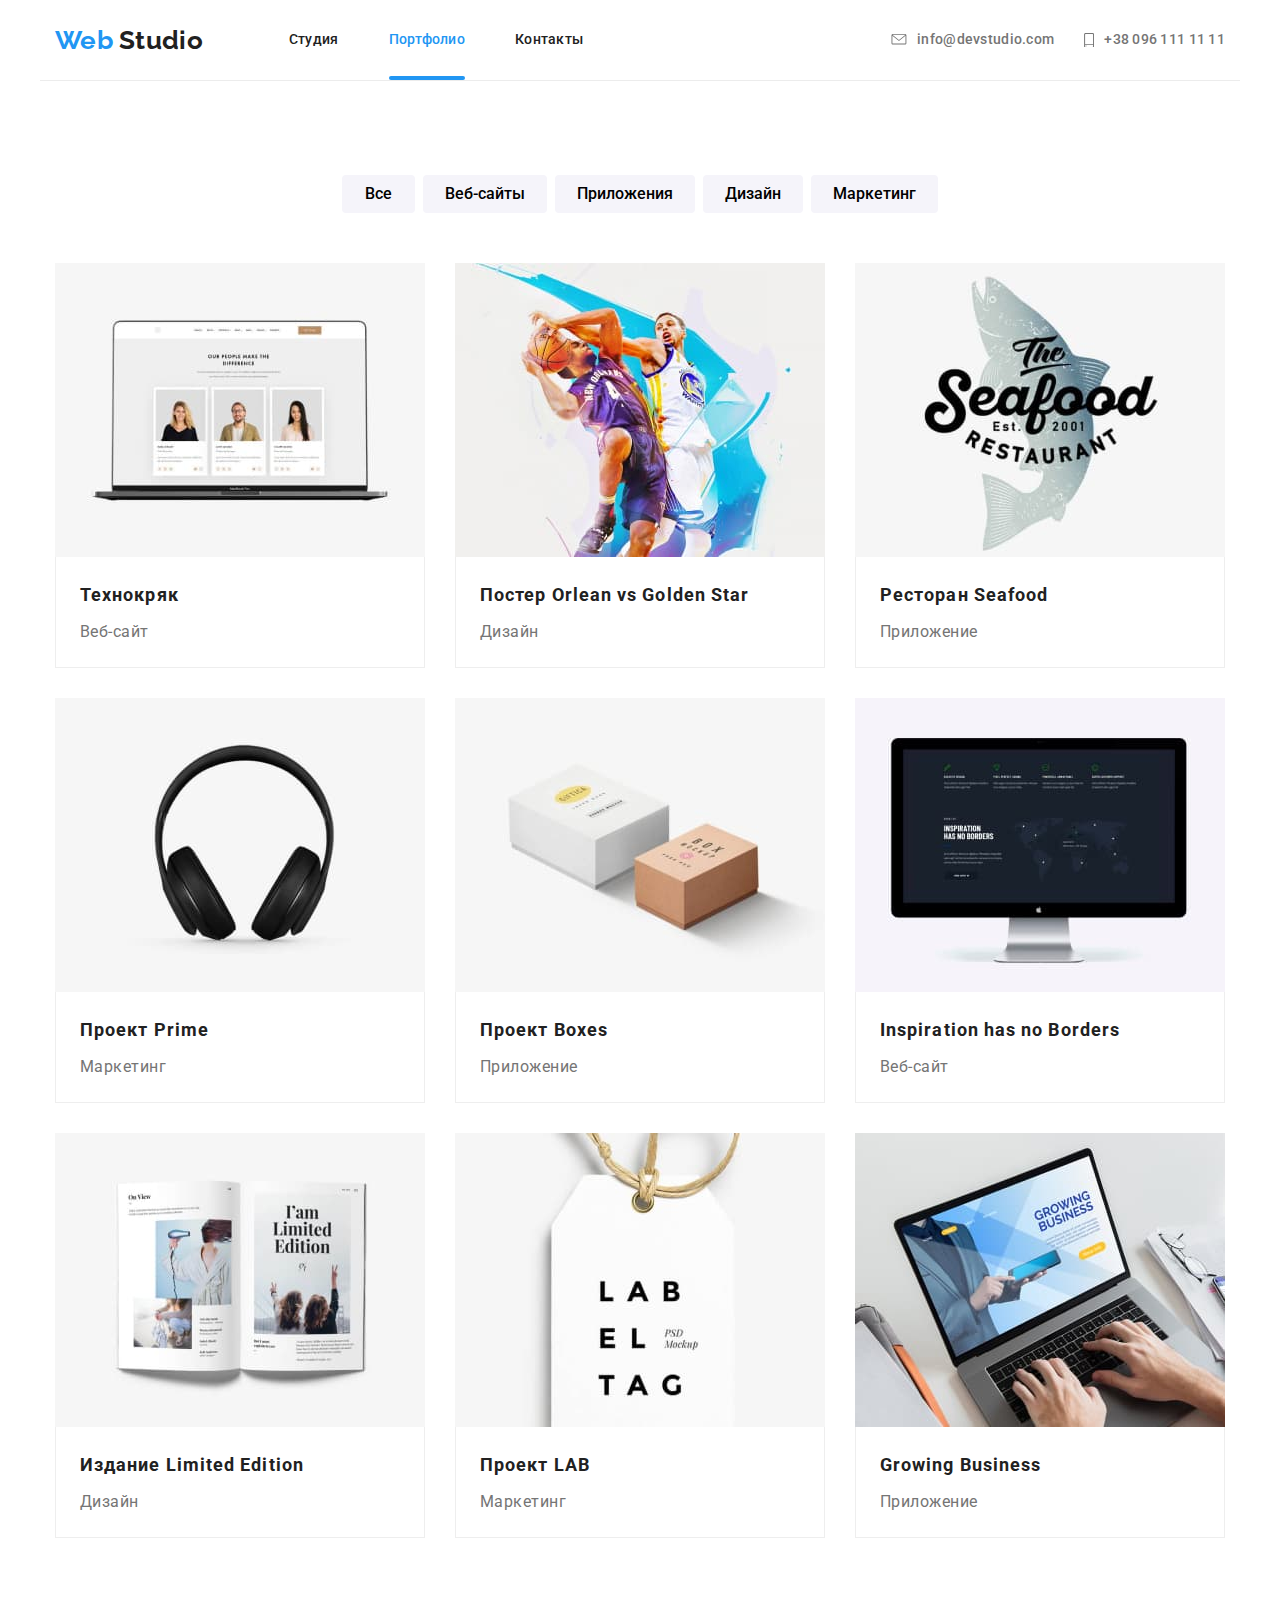
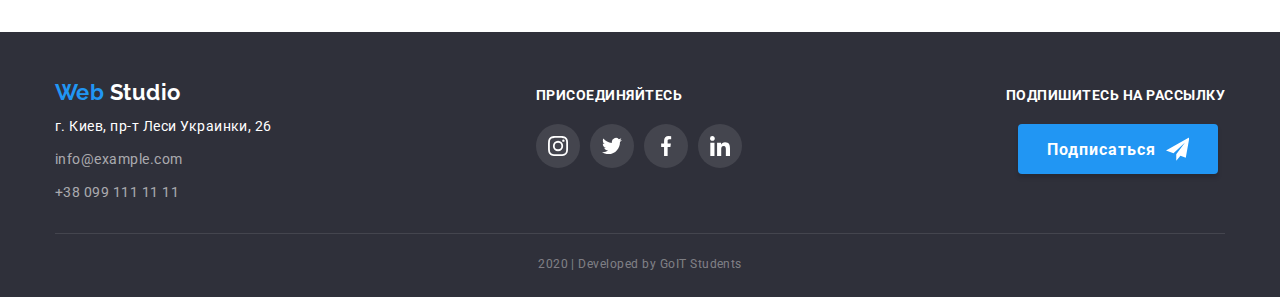
==== portfolio.html @ aa1b2e93 "добавляет модальное окно" ====
<!DOCTYPE html>
<html lang="ru">
  <head>
    <meta charset="UTF-8" />
    <meta name="viewport" content="width=device-width, initial-scale=1.0" />
    <title>Portfolio</title>
    <link href="https://fonts.googleapis.com/css2?family=Raleway:wght@700&family=Roboto:wght@400;500;700;900&display=swap"
      rel="stylesheet" />
      <link rel="stylesheet" href="https://cdnjs.cloudflare.com/ajax/libs/modern-normalize/0.6.0/modern-normalize.min.css" />
    <link rel="stylesheet" href="./css/common.css" />
    <link rel="stylesheet" href="./css/portfolio.css" />
          </head>

  <body>
    
    <!--Шапка сайта-->
    <header class="page-header">
      <div class="container page-header__container page-header__container--border">
        <nav class="page-header__nav">
          <a href="./index.html" class="logo link"><span lang="en">Web<span lang="en"  class="page-logo"> Studio</span></a>
    
          <ul class="site-nav list">
            <li class="site-nav__item">
              <a href="./index.html" class="link site-nav__link">Студия</a>
            </li>
            <li class="site-nav__item">
              <a href="./portfolio.html" class="link site-nav__link site-nav__link--current">Портфолио</a>
            </li>
            <li class="site-nav__item">
              <a href="./contacts.html" class="link site-nav__link">Контакты</a>
            </li>
          </ul>
        </nav>

        <ul class="list contact-info__list">
          <li class="contact-info__item">
            <a href="mailto:info@devstudio.com" aria-label="Электронная почта"
            class="link contact-info__link">
              <svg class="contact-info__link--icon-mail" width="16" height="11.2">
                <use href="./images/sprite.svg#icon-mail"></use>
              </svg>
            info@devstudio.com</a>
          </li>
          <li class="item">
            <a href="tel:+380961111111" aria-label="Телефон"
            class="link contact-info__link">
              <svg class="contact-info__link--icon-phone" width="10" height="15">
                <use href="./images/sprite.svg#icon-phone"></use>
              </svg>   
            +38 096 111 11 11</a>
          </li>
        </ul>

      </div>
    </header>


    <!-- Белый фон -->
    <main class="page-content">
      <!-- Фильтр -->
      <section>
        <div class="container">
        <h1 class="visually-hidden">Группы проектов</h1>
        <ul class="filter__list list">
          <li class="filter__item item"><button type="button" class="filter__button">Все</button></li>
          <li class="filter__item item"><button type="button" class="filter__button">Веб-сайты</button></li>
          <li class="filter__item item"><button type="button" class="filter__button">Приложения</button></li>
          <li class="filter__item item"><button type="button" class="filter__button">Дизайн</button></li>
          <li class="filter__item item"><button type="button" class="filter__button">Маркетинг</button></li>
        </ul>
     

      <!-- Все проекты -->
        <ul class="project__list list">
          
          <li class="project__item item">
            <a href="#" class="project__link link">
            <div class="project__thumb">
              <img src="./images/project_1.jpg" width="370" height="294" alt="Проект 1">
              <div class="project__overlay">
                <p class="project__text">Технокряк это современная площадка распространения коронавируса. Компании используют эту платформу для цифрового
                  шпионажа и атак на защищённые сервера конкурентов.</p>
              </div>  
            </div>
            <div class="project__content">              
              <h2 class="project__title">Технокряк</h2>
              <p class="project__filter">Веб-сайт</p>
            </div>
            </a>
          </li>


          <li class="project__item item">
            <a href="#" class="project__link link">
            <div class="project__thumb">
              <img src="./images/project_2.jpg" width="370" height="294" alt="Проект 2">
              <div class="project__overlay">
                <p class="project__text">Технокряк это современная площадка распространения коронавируса. Компании используют эту платформу для цифрового
                  шпионажа и атак на защищённые сервера конкурентов.</p>
              </div>
            </div>
            <div class="project__content">              
            <h2 class="project__title">Постер <span lang="en">Orlean vs Golden Star</span></h2>
            <p class="project__filter">Дизайн</p>
            </div>
          </a>
          </li>

          
          <li class="project__item item">
            <a href="#" class="project__link link">
            <div class="project__thumb">
              <img src="./images/project_3.jpg" width="370" height="294" alt="Проект 3">
              <div class="project__overlay">
                <p class="project__text">Технокряк это современная площадка распространения коронавируса. Компании используют эту платформу для цифрового
                  шпионажа и атак на защищённые сервера конкурентов.</p>
              </div>
            </div>
            <div class="project__content">
                        <h2 class="project__title">Ресторан <span lang="en">Seafood</span></h2>
            <p class="project__filter">Приложение</p>
            </div>
            </a>
          </li>


          <li class="project__item item">
            <a href="#" class="project__link link">
            <div class="project__thumb">
              <img src="./images/project_4.jpg" width="370" height="294" alt="Проект 4">
              <div class="project__overlay">
                <p class="project__text">Технокряк это современная площадка распространения коронавируса. Компании используют эту платформу для цифрового
                  шпионажа и атак на защищённые сервера конкурентов.</p>
              </div>
            </div>
            <div class="project__content">            
            <h2 class="project__title">Проект <span lang="en">Prime</span></h2>
            <p class="project__filter">Маркетинг</p>
            </div>
            </a>
          </li>

          <li class="project__item item">
            <a href="#" class="project__link link">
            <div class="project__thumb">
              <img src="./images/project_5.jpg" width="370" height="294" alt="Проект 5">
              <div class="project__overlay">
                <p class="project__text">Технокряк это современная площадка распространения коронавируса. Компании используют эту платформу для цифрового
                  шпионажа и атак на защищённые сервера конкурентов.</p>
              </div>
            </div>
            <div class="project__content">            
            <h2 class="project__title">Проект <span lang="en">Boxes</span></h2>
            <p class="project__filter">Приложение</p>
            </div>
            </a>
          </li>

          <li class="project__item item">
            <a href="#" class="project__link link">
            <div class="project__thumb">
              <img src="./images/design_solutions&project_6.jpg" width="370" height="294" alt="Проект 6">
              <div class="project__overlay">
                <p class="project__text">Технокряк это современная площадка распространения коронавируса. Компании используют эту платформу для цифрового
                  шпионажа и атак на защищённые сервера конкурентов.</p>
              </div>
            </div>
            <div class="project__content">
            <h2 class="project__title"><span lang="en">Inspiration has no Borders</span></h2>
            <p class="project__filter">Веб-сайт</p>
            </div>
            </a>
          </li>

          <li class="project__item item">
            <a href="#" class="project__link link">
            <div class="project__thumb">
              <img src="./images/project_7.jpg" width="370" height="294" alt="Проект 7">
              <div class="project__overlay">
                <p class="project__text">Технокряк это современная площадка распространения коронавируса. Компании используют эту платформу для цифрового
                  шпионажа и атак на защищённые сервера конкурентов.</p>
              </div>
            </div>
            <div class="project__content">
            <h2 class="project__title">Издание <span lang="en">Limited Edition</span></h2>
            <p class="project__filter">Дизайн</p>
            </div>
            </a>
          </li>

          <li class="project__item item">
            <a href="#" class="project__link link">
            <div class="project__thumb">
              <img src="./images/project_8.jpg" width="370" height="294" alt="Проект 8">
              <div class="project__overlay">
                <p class="project__text">Технокряк это современная площадка распространения коронавируса. Компании используют эту платформу для цифрового
                  шпионажа и атак на защищённые сервера конкурентов.</p>
              </div>
            </div>
            <div class="project__content">            
            <h2 class="project__title">Проект <span lang="en">LAB</span></h2>
            <p class="project__filter">Маркетинг</p>
            </div>
            </a>
          </li>

          <li class="project__item item">
            <a href="#" class="project__link link">
            <div class="project__thumb">
              <img src="./images/desktop_apps&project_9.jpg" width="370" height="294" alt="Проект 9">
              <div class="project__overlay">
                <p class="project__text">Технокряк это современная площадка распространения коронавируса. Компании используют эту платформу для цифрового
                  шпионажа и атак на защищённые сервера конкурентов.</p>
              </div>
            </div>
            <div class="project__content">            
            <h2 class="project__title"><span lang="en">Growing Business</span></h2>
            <p class="project__filter">Приложение</p>
            </div>
            </a>
          </li>

        </ul>
        </div>
      </section>
    </main>


    <!--Футер-->
    <footer class="page-footer">
      <div class="container page-footer__container">
        <div class="page-footer__address">
          <address class="address">
            <a href="./index.html" class="logo page-footer__logo link"
              ><span lang="en">Web</span
              ><span lang="en" class="page-logo--reverse"> Studio</span></a
            >
            <p class="address__text">г. Киев, пр-т Леси Украинки, 26</p>
            <a href="mailto:info@example.com" class="page-footer-contacts link"
              >info@example.com</a
            >
            <a href="tel:+380991111111" class="page-footer-contacts link"
              >+38 099 111 11 11</a
            >
          </address>
        </div>

        <div class="page-footer__appeal">
          <b class="appeal">присоединяйтесь</b>
          
          <ul class="socials__list list">
            <li class="socials__item item">
              <a
                href="https://www.instagram.com/"
                aria-label="Ссылка на Instagram"
                class="link socials__link">
                 <svg class="socials__link--icon" width="20" height="20">
                   <use href="./images/sprite.svg#icon-instagram"></use>
                 </svg>
              </a>
            </li>
            <li class="socials__item item">
              <a
                href="https://twitter.com/"
                aria-label="Ссылка на Twitter"
                class="link socials__link">
                <svg class="socials__link--icon" width="20" height="16.25">
                   <use href="./images/sprite.svg#icon-twitter"></use>
                </svg>
              </a>
            </li>
            <li class="socials__item item">
              <a
                href="https://www.facebook.com"
                aria-label="Ссылка на Facebook"
                class="link socials__link">
                 <svg class="socials__link--icon" width="10" height="20">
                   <use href="./images/sprite.svg#icon-facebook"></use>
                 </svg>
              </a>
            </li>
            <li class="socials__item item">
              <a
                href="https://www.linkedin.com/"
                aria-label="Ссылка на LinkedIn"
                class="link socials__link">
                 <svg class="socials__link--icon" width="20" height="20">
                   <use href="./images/sprite.svg#icon-linkedin"></use>
                 </svg> 
              </a>
            </li>
          </ul>
        </div>

        <div class="page-footer__appeal">
          <b class="appeal">подпишитесь на рассылку</b>
          <a href="#" class="page-footer__button">Подписаться
            <svg class="page-footer__button--icon" width="24" height="24">
              <use href="../images/sprite.svg#icon-send"></use>
            </svg>
          </a>
        </div>
        <p lang="en" class="copy container">
          2020 | Developed by GoIT Students
        </p>
      </div>
    </footer>
  </body>
      
      </html>
    </main>
  </body>
</html>
---- css/common.css ----
:root {
  --logo-color: #2196f3;
  --title-text-color: #ffffff;
  --accent-color: #2196f3;
  --socials-color: #afb1b8;

  --primary-text-color: #212121;
  --secondary-text-color: #757575;
  --tertiary-text-color: #ffffff;

  --primary-bg-color: #ffffff;
  --secondary-bg-color: #f5f4fa;
  --tertiary-bg-color: #2f303a;
}

html {
  box-sizing: border-box;
}
*,
*::before,
*::after {
  box-sizing: inherit;
}

body {
  margin: 0;

  /* padding-top: 80px;  */
  /* лучше использовать script для задавания паддинга при изменении высоты хедера */

  background-color: var(--primary-bg-color);
  color: var(--primary-text-color);
  font-family: 'Roboto', sans-serif;
  font-style: normal;
  font-weight: normal;
  letter-spacing: 0.03em;
}

textarea {
  resize: none;
}

.link {
  color: var(--primary-text-color);
  text-decoration: none;
}

h1,
h2,
h3,
p {
  margin: 0;
}

.list {
  list-style: none;
  padding: 0;
  margin: 0;
  display: block;
}

img {
  display: block;
  max-width: 100%;
  height: auto;
}

.visually-hidden {
  position: absolute;
  width: 1px;
  height: 1px;
  margin: -1px;
  padding: 0;
  border: 0;
  clip: rect(0 0 0 0);
  overflow: hidden;
}

/* Header */
.page-header {
  background-color: var(--primary-bg-color);
  /* border-bottom: 1px solid #ececec; */
  /* position: fixed;
  top: 0;
  left: 0;
  width: 100%;

  z-index: 9; */
}

.page-header__container--border {
  border-bottom: 1px solid #ececec;
}

.container {
  margin-left: auto;
  margin-right: auto;
  width: 1200px;
  padding-left: 15px;
  padding-right: 15px;
  padding-top: 94px;
  padding-bottom: 94px;
  /* outline: 1px solid black; */
}

.page-header__container {
  display: flex;
  padding-top: 0px;
  padding-bottom: 0px;
}

.logo {
  display: block;

  color: var(--logo-color);

  font-family: 'Raleway', sans-serif;
  font-style: normal;
  font-weight: bold;
  font-size: 26px;
  line-height: 1.19;
}

.page-logo {
  color: var(--primary-text-color);
}

/* Navigation */
.page-header__nav {
  display: flex;
  align-items: center;

  color: var(--primary-text-color);

  font-weight: 500;
  font-size: 14px;
  line-height: 1.14;
  letter-spacing: 0.02em;
}

.site-nav {
  display: flex;
  margin-left: 86px;
}

.site-nav__item:not(:last-child) {
  margin-right: 50px;
}
.site-nav__link {
  display: block;
  padding-top: 32px;
  padding-bottom: 32px;

  transition: 250ms cubic-bezier(0.4, 0, 0.2, 1);
}

.site-nav__link:hover,
.site-nav__link:focus {
  color: var(--accent-color);
}

.site-nav__link--current {
  position: relative;
  color: var(--accent-color);
}

.site-nav__link--current::after {
  content: '';
  position: absolute;
  left: 0;
  bottom: 0;

  width: 100%;
  height: 4px;
  border-radius: 2px;
  background-color: var(--accent-color);
}

/* Header contacts */

.contact-info__list {
  display: flex;
  align-items: center;
  margin-left: auto;

  font-weight: 500;
  font-size: 14px;
  line-height: 1.14;
  letter-spacing: 0.02em;
}

.contact-info__item:not(:last-child) {
  margin-right: 30px;
}

.contact-info__link {
  display: flex;
  align-items: center;
  padding-top: 10px;
  padding-bottom: 10px;
  cursor: pointer;

  color: var(--secondary-text-color);

  transition: color 250ms cubic-bezier(0.4, 0, 0.2, 1);
}

.contact-info__link:hover,
.contact-info__link:focus {
  color: var(--accent-color);
}

.contact-info__link--icon-mail {
  display: block;
  width: 16px;
  height: 11.2px;
  margin-right: 10px;

  fill: currentColor;

  transition: fill 250ms cubic-bezier(0.4, 0, 0.2, 1);
}
.contact-info__link--icon-phone {
  display: block;
  width: 10px;
  height: 14.94px;
  margin-right: 10px;

  fill: currentColor;

  transition: fill 250ms cubic-bezier(0.4, 0, 0.2, 1);
}

.contact-info__link--icon-mail:hover,
.contact-info__link--icon-mail:focus,
.contact-info__link--icon-phone:hover,
.contact-info__link--icon-phone:focus {
  color: var(--accent-color);
}

/* .contact-info__link--icon::before {
  content: '';
  width: 16px;
  height: 16px;
  margin-right: 10px;
  background-size: contain;
  background-repeat: no-repeat;
  background-position: center;
}

.contact-info__link--icon-mail::before {
  background-image: url(../images/mail.svg);
}
.contact-info__link--icon-phone::before {
  background-image: url(../images/phone.svg);
} */

/* Footer */
.page-footer {
  color: var(--tertiary-text-color);
  background-color: var(--tertiary-bg-color);
}

.page-footer__container {
  display: flex;
  align-items: baseline;
  flex-wrap: wrap;
  padding-top: 48px;
  padding-bottom: 0;
  justify-content: space-between;
}

.page-footer__logo {
  margin-bottom: 10px;

  font-size: 22px;
  line-height: 1.18;
}
.page-logo--reverse {
  color: var(--tertiary-text-color);
}

.page-footer__address {
  padding-bottom: 28px;
  /* margin-right: 69px; */
}

.address {
  display: flex;
  flex-direction: column;

  color: var(--tertiary-text-color);

  font-size: 14px;
  line-height: 1.71;

  font-style: normal;
}

.address__text {
  margin-bottom: 9px;
}

.page-footer-contacts {
  color: rgba(255, 255, 255, 0.6);
}
.page-footer-contacts:not(:last-child) {
  margin-bottom: 9px;
}

.appeal {
  font-weight: bold;
  font-size: 14px;
  line-height: 1.14;
  text-transform: uppercase;

  display: block;
  margin-bottom: 21px;
}

.socials__list {
  display: flex;
}

.socials__item:not(:last-child) {
  margin-right: 10px;
}

.socials__link {
  display: flex;
  width: 44px;
  height: 44px;
  border-radius: 50%;
  align-items: center;
  justify-content: center;

  color: var(--tertiary-text-color);
  background-color: rgba(255, 255, 255, 0.1);

  transition: background-color 250ms cubic-bezier(0.4, 0, 0.2, 1);
}

.socials__link--icon {
  display: inline-block;
  width: 20px;
  height: 20px;
  align-items: center;
  justify-content: center;
  fill: currentColor;
}

.socials__link:hover,
.socials__link:focus {
  background-color: var(--accent-color);
}

/* .socials__link {
  display: block;
  width: 44px;
  height: 44px;
  background-color: rgba(255, 255, 255, 0.1);
  background-size: 20px;
  background-repeat: no-repeat;
  background-position: center;
  border-radius: 50%;
}
.socials__link--icon-instagram {
  background-image: url(../images/instagram_white.svg);
}
.socials__link--icon-twitter {
  background-image: url(../images/twitter_white.svg);
}
.socials__link--icon-facebook {
  background-image: url(../images/facebook_white.svg);
}
.socials__link--icon-linkedIn {
  background-image: url(../images/linkedin_white.svg);
} */

.copy {
  display: block;
  padding-top: 18px;
  padding-bottom: 21px;
  border-top: 1px solid rgba(255, 255, 255, 0.1);

  text-align: center;
  font-size: 12px;
  line-height: 2;
  color: rgba(255, 255, 255, 0.4);
}

/* Button */

.page-footer__button {
  color: var(--tertiary-text-color);
  background-color: var(--accent-color);
  box-shadow: 0px 4px 4px rgba(0, 0, 0, 0.15);

  font-weight: bold;
  font-size: 16px;
  line-height: 1.87;
  letter-spacing: 0.06em;
  text-align: center;

  display: inline-flex;
  align-items: center;
  cursor: pointer;
  margin-left: 12px;

  max-width: 200px;
  height: 50px;
  padding: 10px 29px;
  border-radius: 4px;

  text-decoration: none;
  vertical-align: middle;

  transition: color 250ms cubic-bezier(0.4, 0, 0.2, 1),
    background-color 250ms cubic-bezier(0.4, 0, 0.2, 1);
}

.page-footer__button--icon {
  width: 24px;
  height: 24px;
  margin-left: 10px;
  /* align-self: flex-end; */
  align-self: center;

  fill: currentColor;
}

/* .page-footer__button::after {
  content: '';
  width: 24px;
  height: 24px;
  margin-left: 10px;
  background-image: url('../images/symbol-defs.svg#icon-send');
  background-size: contain;
  background-repeat: no-repeat;
  background-position: center;
  align-self: flex-end;
} */

.page-footer__button:hover,
.page-footer__button:focus {
  color: var(--accent-color);
  background-color: var(--primary-bg-color);
}
---- css/portfolio.css ----
/* Фильтр */

.filter__button {
  background-color: var(--secondary-bg-color);

  display: inline-block;

  font-weight: 500;
  font-size: 16px;
  line-height: 1.62;
  text-align: center;

  min-width: 73px;
  padding: 5px 21px;
  border: 1px solid transparent;
  border-radius: 4px;

  text-decoration: none;
  vertical-align: middle;

  transition: color 250ms cubic-bezier(0.4, 0, 0.2, 1),
    background-color 250ms cubic-bezier(0.4, 0, 0.2, 1),
    box-shadow 250ms cubic-bezier(0.4, 0, 0.2, 1);
}
.filter__button:hover,
.filter__button:focus {
  color: var(--tertiary-text-color);
  background-color: var(--accent-color);
  box-shadow: 0px 2px 2px rgba(0, 0, 0, 0.12), 0px 1px 2px rgba(0, 0, 0, 0.08),
    0px 3px 1px rgba(0, 0, 0, 0.1);
}

.filter__list {
  margin-bottom: 50px;
  display: flex;
  justify-content: center;
}
.filter__item:not(:last-child) {
  margin-right: 8px;
}

/* Все проекты */
.project__list {
  display: flex;
  flex-wrap: wrap;
}

.project__item {
  width: calc((100% - 60px) / 3);

  transition: box-shadow 250ms cubic-bezier(0.4, 0, 0.2, 1);

  /* border-top-right-radius: 5px;
  border-top-left-radius: 5px;
  overflow: hidden; */
}

.project__item:not(:nth-child(3n)) {
  margin-right: 30px;
}
.project__item:not(:nth-last-child(-n + 3)) {
  margin-bottom: 30px;
}

.project__item:hover,
.project__item:focus {
  box-shadow: 1px 4px 6px rgba(0, 0, 0, 0.16), 0px 4px 4px rgba(0, 0, 0, 0.06),
    0px 1px 1px rgba(0, 0, 0, 0.12);
}

.project__link {
  display: block;
}

.project__thumb {
  position: relative;
  overflow: hidden;
}

.project__overlay {
  position: absolute;
  bottom: 0;
  left: 0;

  width: 100%;
  height: 100%;

  background-color: var(--accent-color);
  transform: translateY(100%);
  /* opacity: 0; */

  transition: transform 250ms cubic-bezier(0.4, 0, 0.2, 1);
  /* opacity 250ms cubic-bezier(0.4, 0, 0.2, 1); */
}

/* .project__thumb::before {
  content: '';
  display: inline-block;

  position: absolute;
  bottom: 0;
  left: 0;

  width: 100%;
  height: 100%;

  background-color: var(--accent-color);

  transform: translateY(100%);
  opacity: 0;

  transition: transform 250ms cubic-bezier(0.4, 0, 0.2, 1),
    opacity 250ms cubic-bezier(0.4, 0, 0.2, 1);
} */

.project__link:hover .project__overlay,
.project__link:focus .project__overlay {
  opacity: 0.9;
  transform: translateY(0);
}

/* .project__link:hover .project__text,
.project__link:focus .project__text {
  opacity: 1;
} */

.project__text {
  position: absolute;
  bottom: 0;
  left: 0;

  width: 100%;
  height: 100%;

  padding: 63px 24px;

  /* opacity: 0; */
  /* transition: opacity 250ms cubic-bezier(0.4, 0, 0.2, 1) -250ms; */

  color: var(--tertiary-text-color);
  font-size: 18px;
  line-height: 1.56;
}

.project__content {
  border-bottom: 1px solid #eeeeee;
  border-right: 1px solid #eeeeee;
  border-left: 1px solid #eeeeee;

  /* border-bottom-right-radius: 5px;
  border-bottom-left-radius: 5px;*/
  padding: 20px 24px;

  background: var(--header-bg-color);
}

.project__title {
  margin-bottom: 4px;

  color: var(--primary-text-color);

  font-weight: bold;
  font-size: 18px;
  line-height: 2;
  letter-spacing: 0.06em;
}
.project__filter {
  color: var(--secondary-text-color);

  font-size: 16px;
  line-height: 1.87;
}
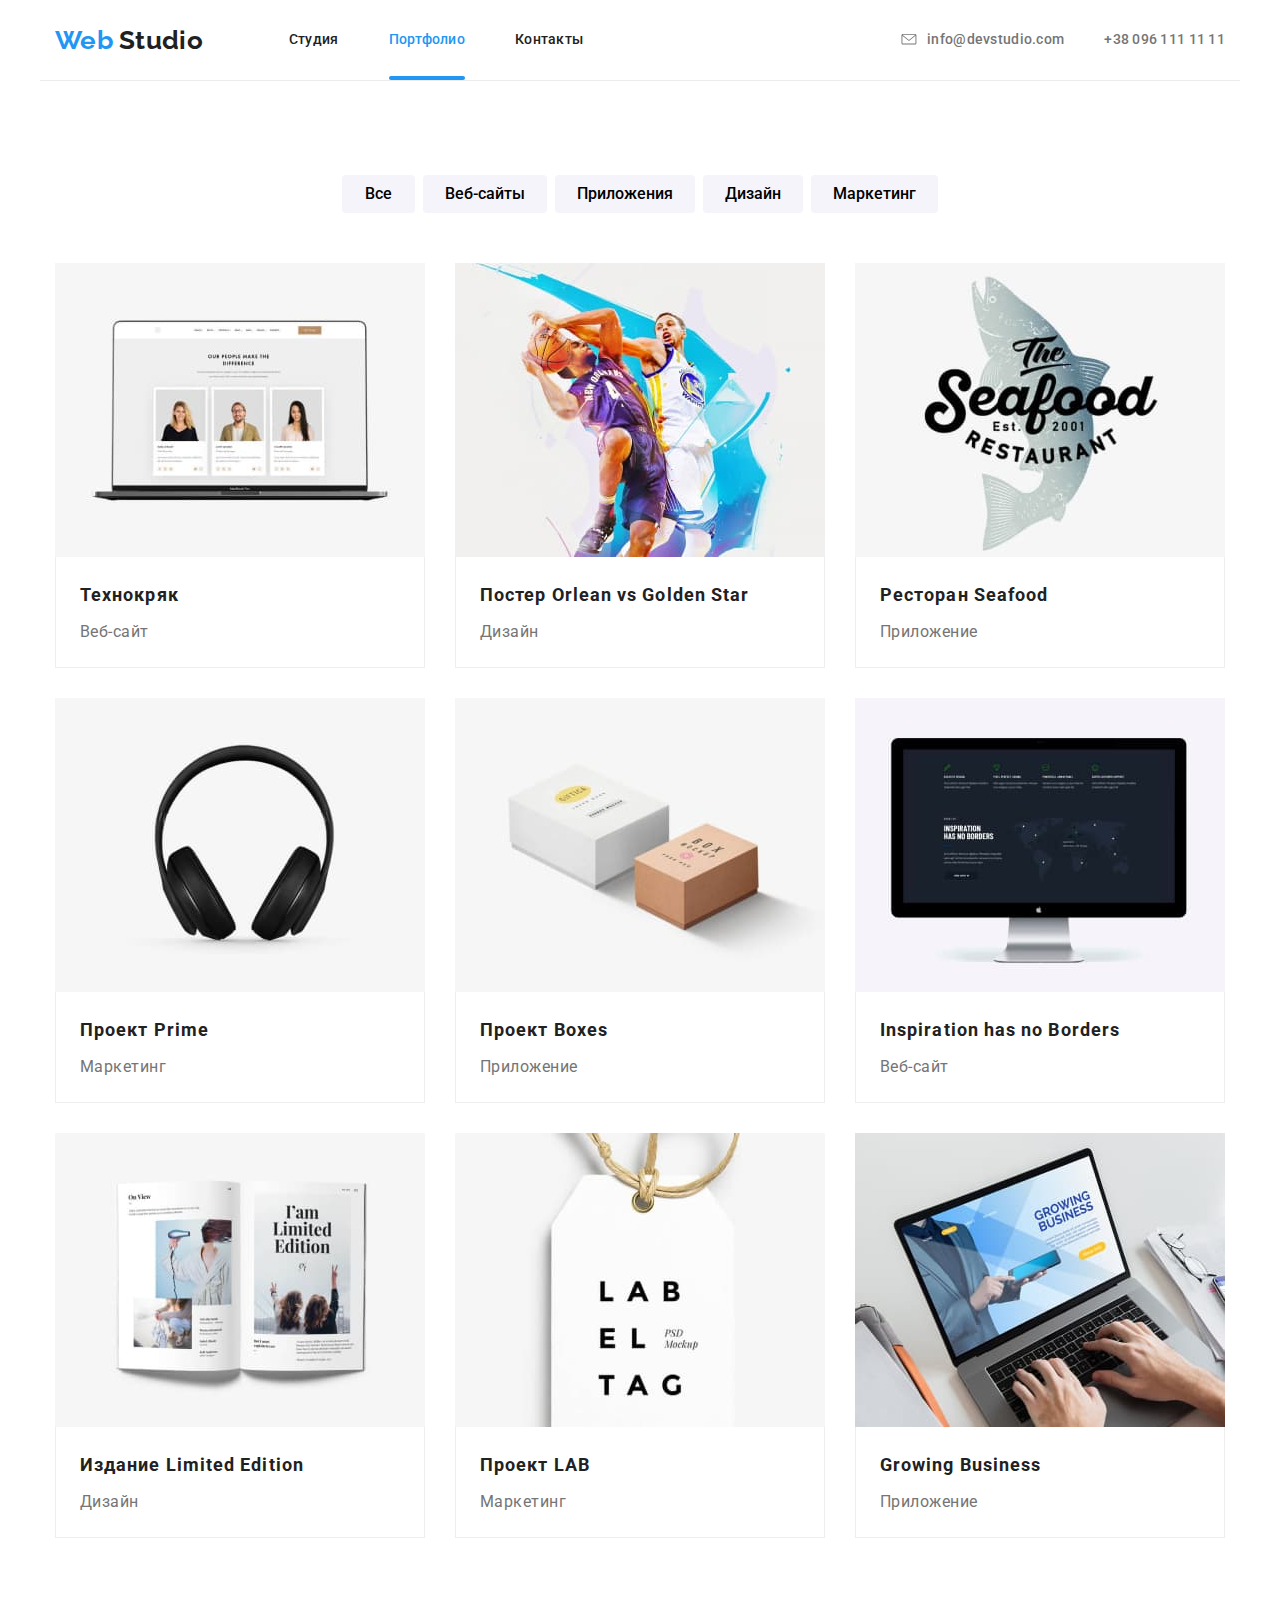
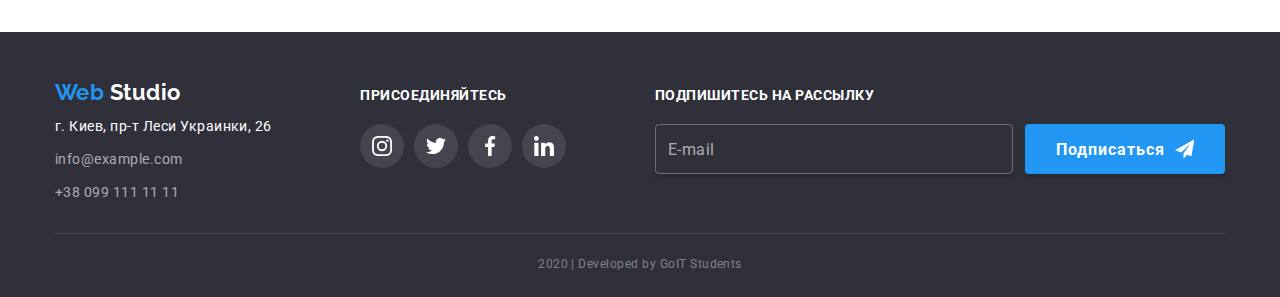
==== commit 6e2e11ca: "добавляет разметку форм (+ чекбокс)" ====
--- a/portfolio.html
+++ b/portfolio.html
@@ -44,8 +44,8 @@
           <li class="item">
             <a href="tel:+380961111111" aria-label="Телефон"
             class="link contact-info__link">
-              <svg class="contact-info__link--icon-phone" width="10" height="15">
-                <use href="./images/sprite.svg#icon-phone"></use>
+              <svg class="contact-info__link--icon-smartphone" width="10" height="15">
+                <use href="./images/sprite.svg#icon-smartphone"></use>
               </svg>   
             +38 096 111 11 11</a>
           </li>
@@ -245,7 +245,7 @@
           </address>
         </div>
 
-        <div class="page-footer__appeal">
+        <div class="">
           <b class="appeal">присоединяйтесь</b>
           
           <ul class="socials__list list">
@@ -291,15 +291,19 @@
             </li>
           </ul>
         </div>
-
-        <div class="page-footer__appeal">
-          <b class="appeal">подпишитесь на рассылку</b>
-          <a href="#" class="page-footer__button">Подписаться
-            <svg class="page-footer__button--icon" width="24" height="24">
-              <use href="../images/sprite.svg#icon-send"></use>
-            </svg>
-          </a>
-        </div>
+        
+        <form>
+            <label for="email" class="appeal">подпишитесь на рассылку</label>
+            <div class="appeal__container">
+              <input class="appeal__email" type="email" name="email" id="email" placeholder="E-mail">
+              <button href="#" class="page-footer__button">Подписаться
+                <svg class="page-footer__button--icon" width="24" height="24">
+                  <use href="../images/sprite.svg#icon-send"></use>
+                </svg>
+              </button>
+            </div>
+        </form>
+        
         <p lang="en" class="copy container">
           2020 | Developed by GoIT Students
         </p>
--- a/css/common.css
+++ b/css/common.css
@@ -231,12 +231,12 @@
   transition: fill 250ms cubic-bezier(0.4, 0, 0.2, 1);
 }
 
-.contact-info__link--icon-mail:hover,
+/* .contact-info__link--icon-mail:hover,
 .contact-info__link--icon-mail:focus,
 .contact-info__link--icon-phone:hover,
 .contact-info__link--icon-phone:focus {
-  color: var(--accent-color);
-}
+  fill: var(--accent-color);
+} */
 
 /* .contact-info__link--icon::before {
   content: '';
@@ -377,19 +377,38 @@
   background-image: url(../images/linkedin_white.svg);
 } */
 
-.copy {
-  display: block;
-  padding-top: 18px;
-  padding-bottom: 21px;
-  border-top: 1px solid rgba(255, 255, 255, 0.1);
-
-  text-align: center;
-  font-size: 12px;
-  line-height: 2;
-  color: rgba(255, 255, 255, 0.4);
-}
-
 /* Button */
+
+.appeal__container {
+  display: flex;
+}
+
+.appeal__email {
+  margin: 0;
+  width: 358px;
+  height: 50px;
+
+  padding: 18px 12px;
+  margin-right: 12px;
+
+  border: 1px solid rgba(255, 255, 255, 0.3);
+  box-shadow: 0px 4px 4px rgba(0, 0, 0, 0.15);
+  border-radius: 4px;
+  background-color: transparent;
+
+  color: var(--tertiary-text-color);
+}
+
+.appeal__email::placeholder {
+  font-size: 16px;
+  line-height: 1.87;
+
+  display: flex;
+  align-items: center;
+  letter-spacing: 0.03em;
+
+  color: rgba(255, 255, 255, 0.6);
+}
 
 .page-footer__button {
   color: var(--tertiary-text-color);
@@ -403,14 +422,16 @@
   text-align: center;
 
   display: inline-flex;
+  justify-content: flex-start;
+
   align-items: center;
   cursor: pointer;
-  margin-left: 12px;
 
   max-width: 200px;
   height: 50px;
   padding: 10px 29px;
   border-radius: 4px;
+  border-color: transparent;
 
   text-decoration: none;
   vertical-align: middle;
@@ -446,3 +467,16 @@
   color: var(--accent-color);
   background-color: var(--primary-bg-color);
 }
+
+/* Copyright */
+.copy {
+  display: block;
+  padding-top: 18px;
+  padding-bottom: 21px;
+  border-top: 1px solid rgba(255, 255, 255, 0.1);
+
+  text-align: center;
+  font-size: 12px;
+  line-height: 2;
+  color: rgba(255, 255, 255, 0.4);
+}
